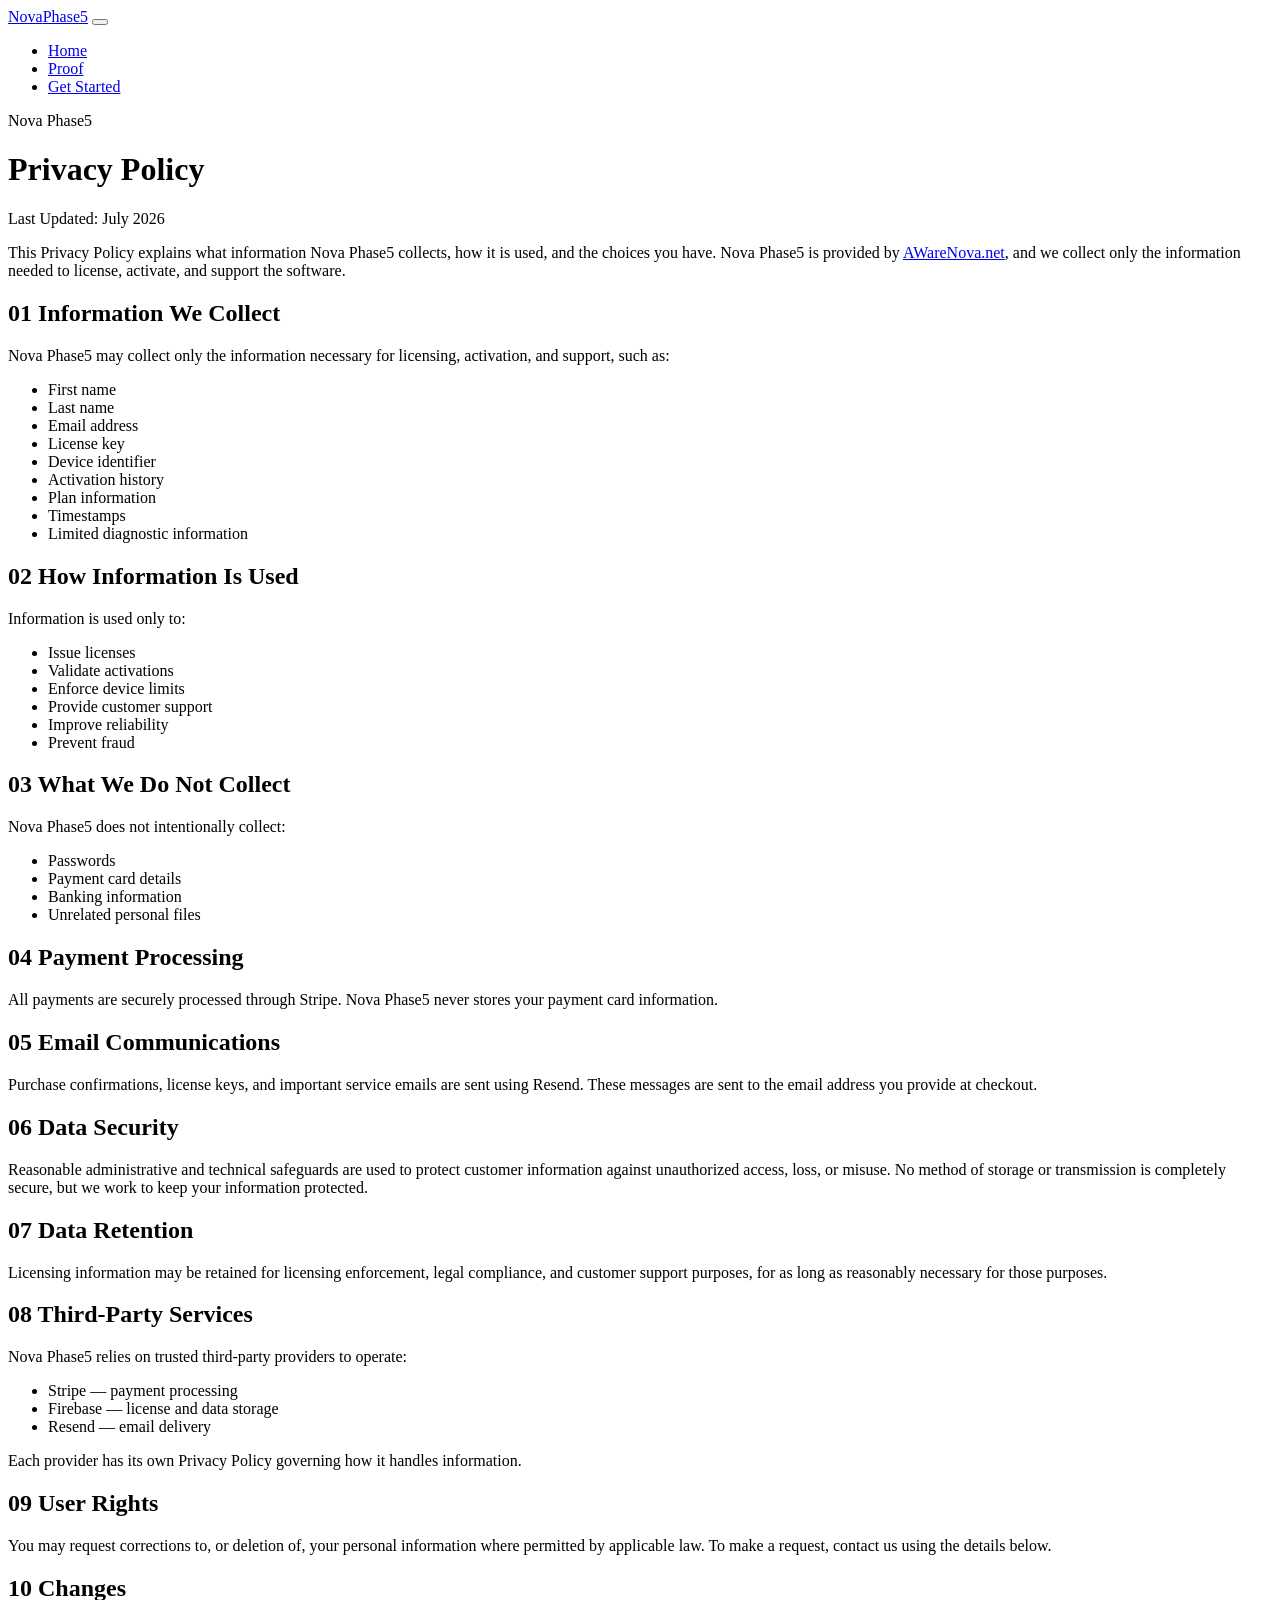
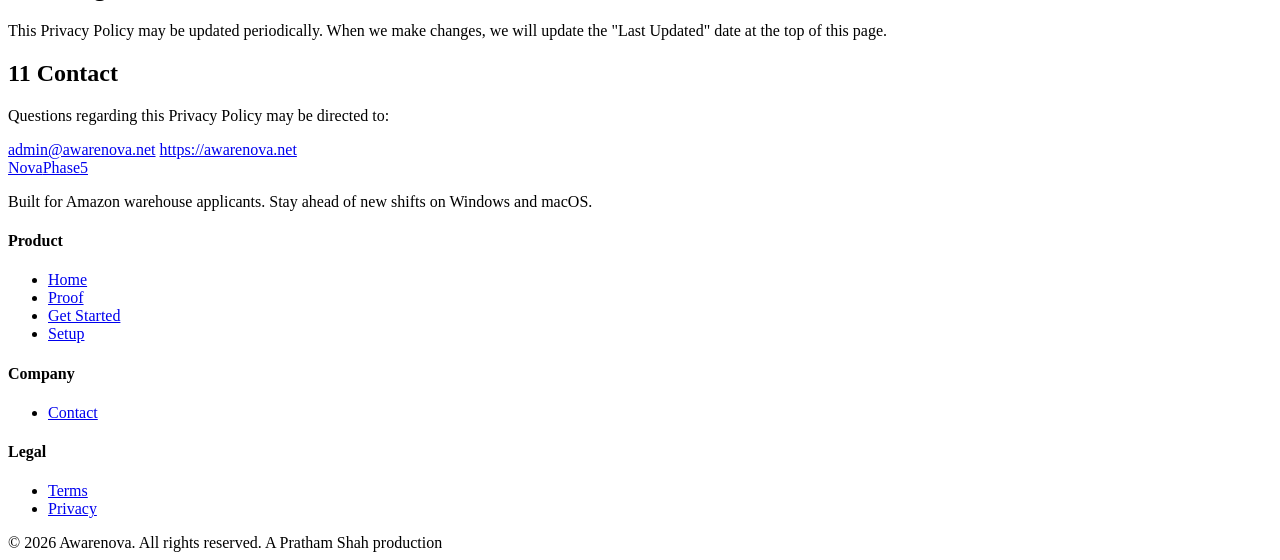
==== pages/privacy.html @ e7d16bbc "Update links and email in privacy policy" ====
<!DOCTYPE html>
<html lang="en">
<head>
  <meta charset="UTF-8" />
  <meta name="viewport" content="width=device-width, initial-scale=1.0, viewport-fit=cover" />
  <title>Privacy Policy — Nova Phase5</title>
  <meta name="description" content="Nova Phase5 Privacy Policy. What licensing information we collect, how it is used, what we never collect, payment processing via Stripe, email via Resend, data security, retention, and your rights." />
  <meta name="theme-color" content="#050505" />

  <!-- Favicon / touch icon -->
  <link rel="icon" type="image/png" href="../assets/icon.png" />
  <link rel="apple-touch-icon" href="../assets/icon.png" />

  <link rel="preconnect" href="https://fonts.googleapis.com" />
  <link rel="preconnect" href="https://fonts.gstatic.com" crossorigin />
  <link href="https://fonts.googleapis.com/css2?family=Inter:wght@400;500;600&family=JetBrains+Mono:wght@400;500&family=Space+Grotesk:wght@500;700&display=swap" rel="stylesheet" />

  <link rel="stylesheet" href="../css/global.css" />
  <link rel="stylesheet" href="../css/legal.css" />
</head>
<body>

  <!-- ============ NAVIGATION ============ -->
  <nav class="site-nav">
    <div class="container">
      <a href="../index.html" class="nav-logo"><img src="../assets/icon.png" alt="" aria-hidden="true" />Nova<span class="mark">Phase5</span></a>
      <button class="nav-toggle" aria-label="Open menu" aria-expanded="false" aria-controls="nav-links">
        <span></span><span></span><span></span>
      </button>
      <ul class="nav-links" id="nav-links">
        <li><a href="../index.html">Home</a></li>
        <li><a href="proof.html">Proof</a></li>
        <li><a href="pricing.html" class="nav-cta">Get Started</a></li>
      </ul>
    </div>
  </nav>

  <main>

    <!-- ============ PRIVACY HERO ============ -->
    <header class="legal-hero">
      <div class="container">
        <span class="eyebrow">Nova Phase5</span>
        <h1>Privacy Policy</h1>
        <p class="dateline">Last Updated: July 2026</p>
      </div>
    </header>

    <section class="legal-body">
      <div class="container">

        <!-- Intro -->
        <div class="legal-intro reveal">
          <p>This Privacy Policy explains what information Nova Phase5 collects, how it is used, and the choices you have. Nova Phase5 is provided by <a href="https://awarenova.net">AWareNova.net</a>, and we collect only the information needed to license, activate, and support the software.</p>
        </div>

        <div class="legal-layout">



          <!-- Sections -->
          <div class="legal-content">
            <div class="legal-cards">

              <div class="legal-section reveal" id="collect">
                <h2><span class="num">01</span> Information We Collect</h2>
                <p>Nova Phase5 may collect only the information necessary for licensing, activation, and support, such as:</p>
                <ul class="legal-list">
                  <li>First name</li>
                  <li>Last name</li>
                  <li>Email address</li>
                  <li>License key</li>
                  <li>Device identifier</li>
                  <li>Activation history</li>
                  <li>Plan information</li>
                  <li>Timestamps</li>
                  <li>Limited diagnostic information</li>
                </ul>
              </div>

              <div class="legal-section reveal" id="use">
                <h2><span class="num">02</span> How Information Is Used</h2>
                <p>Information is used only to:</p>
                <ul class="legal-list">
                  <li>Issue licenses</li>
                  <li>Validate activations</li>
                  <li>Enforce device limits</li>
                  <li>Provide customer support</li>
                  <li>Improve reliability</li>
                  <li>Prevent fraud</li>
                </ul>
              </div>

              <div class="legal-section reveal" id="not-collect">
                <h2><span class="num">03</span> What We Do Not Collect</h2>
                <p>Nova Phase5 does not intentionally collect:</p>
                <ul class="legal-list">
                  <li>Passwords</li>
                  <li>Payment card details</li>
                  <li>Banking information</li>
                  <li>Unrelated personal files</li>
                </ul>
              </div>

              <div class="legal-section reveal" id="payments">
                <h2><span class="num">04</span> Payment Processing</h2>
                <p>All payments are securely processed through Stripe. Nova Phase5 never stores your payment card information.</p>
              </div>

              <div class="legal-section reveal" id="email">
                <h2><span class="num">05</span> Email Communications</h2>
                <p>Purchase confirmations, license keys, and important service emails are sent using Resend. These messages are sent to the email address you provide at checkout.</p>
              </div>

              <div class="legal-section reveal" id="security">
                <h2><span class="num">06</span> Data Security</h2>
                <p>Reasonable administrative and technical safeguards are used to protect customer information against unauthorized access, loss, or misuse. No method of storage or transmission is completely secure, but we work to keep your information protected.</p>
              </div>

              <div class="legal-section reveal" id="retention">
                <h2><span class="num">07</span> Data Retention</h2>
                <p>Licensing information may be retained for licensing enforcement, legal compliance, and customer support purposes, for as long as reasonably necessary for those purposes.</p>
              </div>

              <div class="legal-section reveal" id="third-party">
                <h2><span class="num">08</span> Third-Party Services</h2>
                <p>Nova Phase5 relies on trusted third-party providers to operate:</p>
                <ul class="legal-list">
                  <li>Stripe — payment processing</li>
                  <li>Firebase — license and data storage</li>
                  <li>Resend — email delivery</li>
                </ul>
                <p>Each provider has its own Privacy Policy governing how it handles information.</p>
              </div>

              <div class="legal-section reveal" id="rights">
                <h2><span class="num">09</span> User Rights</h2>
                <p>You may request corrections to, or deletion of, your personal information where permitted by applicable law. To make a request, contact us using the details below.</p>
              </div>

              <div class="legal-section reveal" id="changes">
                <h2><span class="num">10</span> Changes</h2>
                <p>This Privacy Policy may be updated periodically. When we make changes, we will update the "Last Updated" date at the top of this page.</p>
              </div>

              <div class="legal-section reveal" id="contact">
                <h2><span class="num">11</span> Contact</h2>
                <p>Questions regarding this Privacy Policy may be directed to:</p>
                <div class="legal-contact">
                  <a href="mailto:admin@awarenova.net">admin@awarenova.net</a>
                  <a href="https://awarenova.net">https://awarenova.net</a>
                </div>
              </div>

            </div>
          </div>

        </div>
      </div>
    </section>

  </main>

  <!-- ============ FOOTER ============ -->
  <footer class="site-footer">
    <div class="container">
      <div class="footer-top">
        <div class="footer-brand">
          <a href="../index.html" class="nav-logo">Nova<span class="mark">Phase5</span></a>
          <p>Built for Amazon warehouse applicants. Stay ahead of new shifts on Windows and macOS.</p>
        </div>
        <div class="footer-cols">
          <div class="footer-col">
            <h4>Product</h4>
            <ul>
              <li><a href="../index.html">Home</a></li>
              <li><a href="proof.html">Proof</a></li>
              <li><a href="pricing.html">Get Started</a></li>
              <li><a href="setup.html">Setup</a></li>
            </ul>
          </div>
          <div class="footer-col">
            <h4>Company</h4>
            <ul>
              <li><a href="contact.html">Contact</a></li>
            </ul>
          </div>
          <div class="footer-col">
            <h4>Legal</h4>
            <ul>
              <li><a href="terms.html">Terms</a></li>
              <li><a href="privacy.html">Privacy</a></li>
            </ul>
          </div>
        </div>
      </div>
      <div class="footer-bottom">
        <span>&copy; <span data-year>2026</span> Awarenova. All rights reserved.</span>
        <span>A Pratham Shah production</span>
      </div>
    </div>
  </footer>

  <script src="../js/main.js"></script>
  <script src="../js/navigation.js"></script>
  <script src="../js/animations.js"></script>
  <script src="../js/legal.js"></script>
</body>
</html>
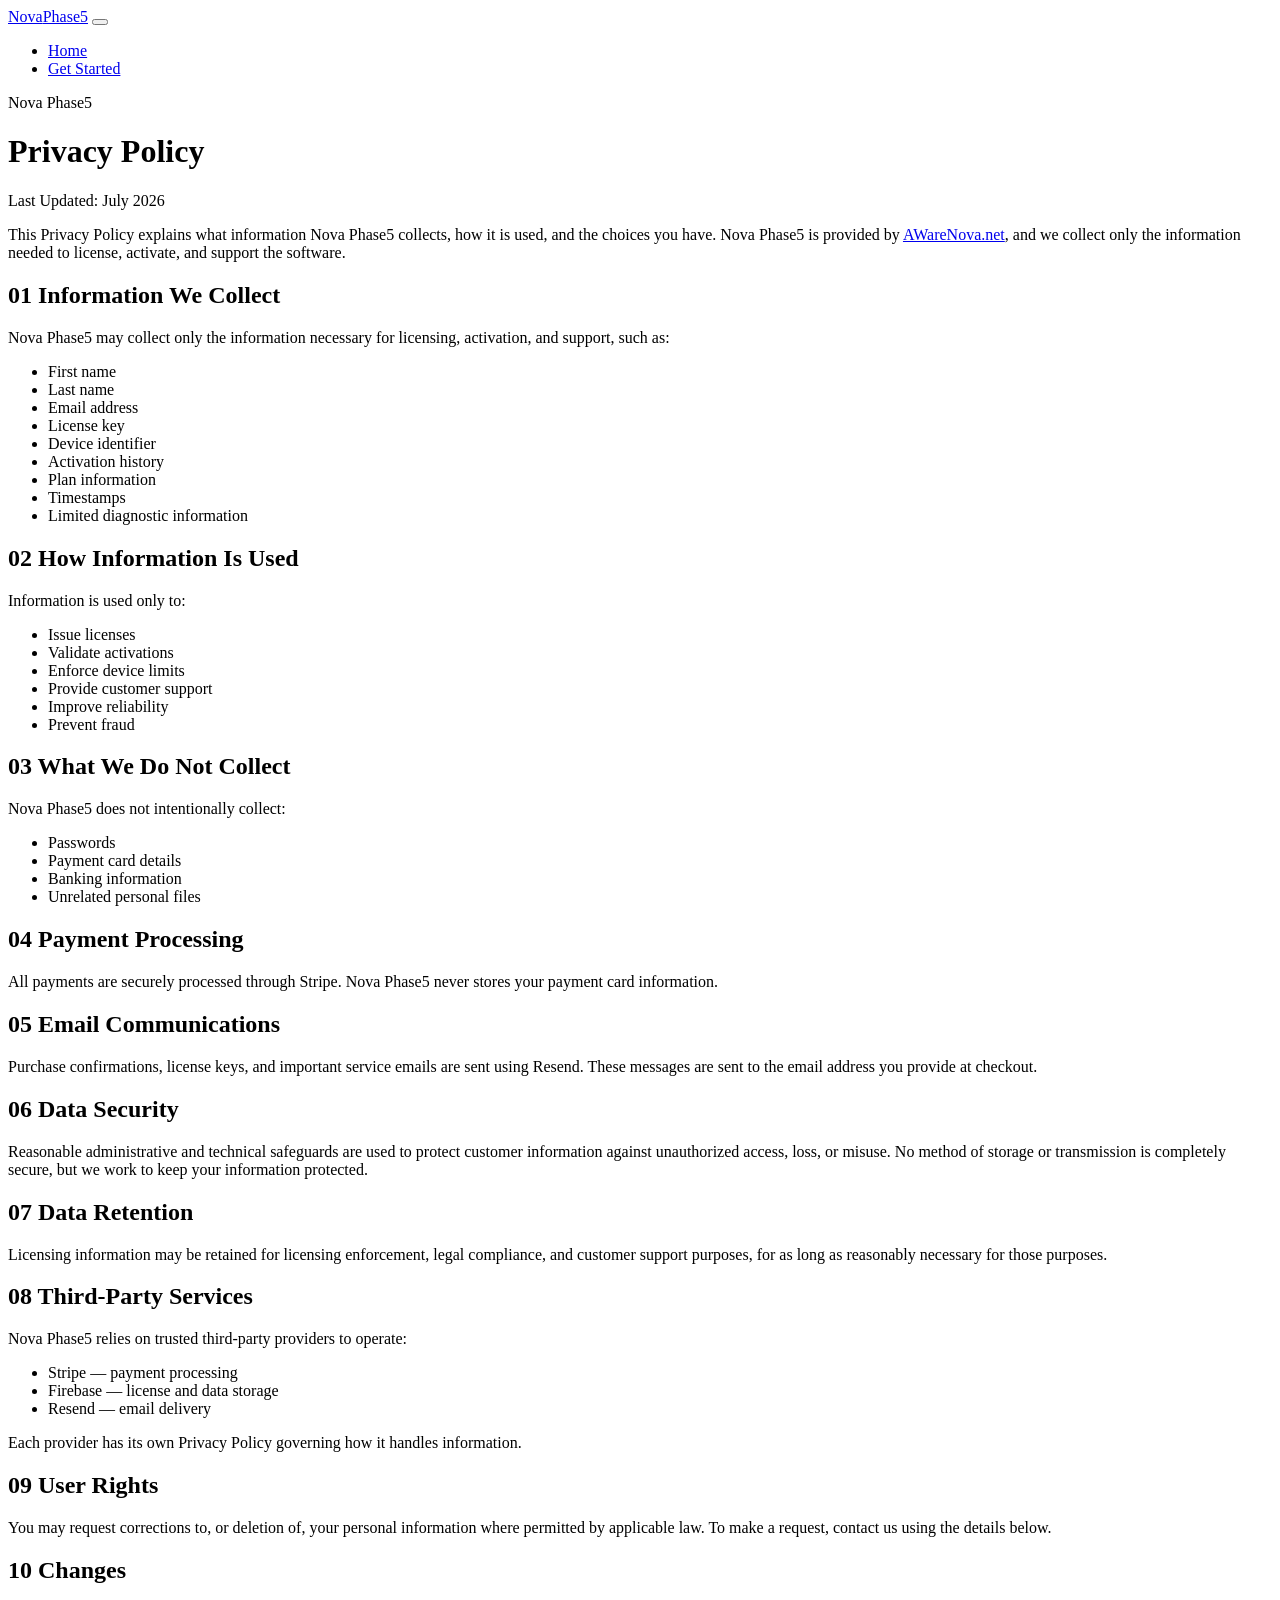
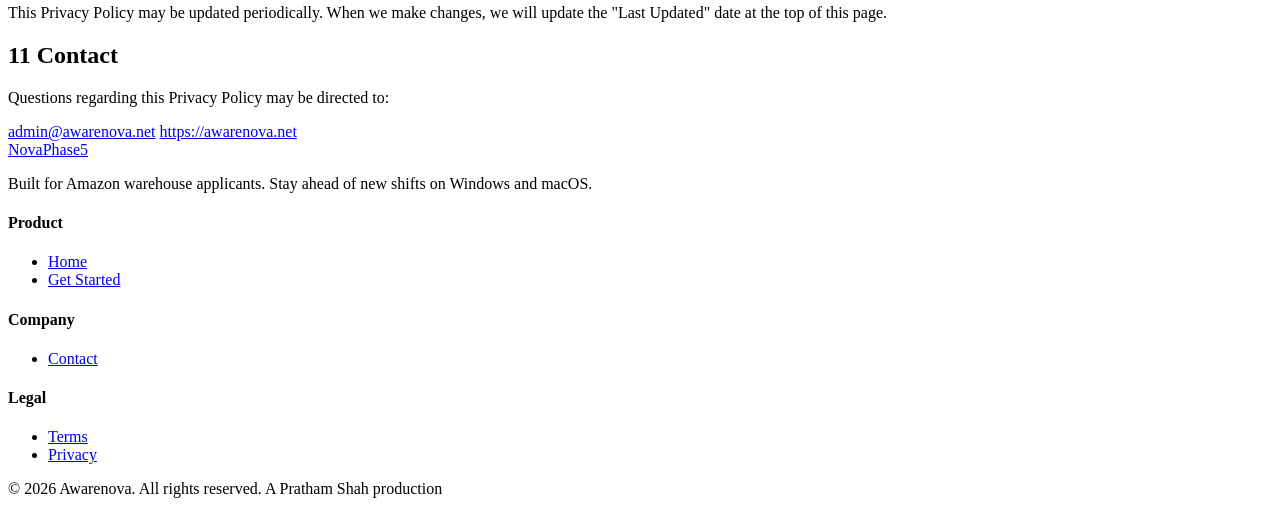
==== commit 35d3bd30: "Add files via upload" ====
--- a/pages/privacy.html
+++ b/pages/privacy.html
@@ -29,7 +29,6 @@
       </button>
       <ul class="nav-links" id="nav-links">
         <li><a href="../index.html">Home</a></li>
-        <li><a href="proof.html">Proof</a></li>
         <li><a href="pricing.html" class="nav-cta">Get Started</a></li>
       </ul>
     </div>
@@ -174,9 +173,7 @@
             <h4>Product</h4>
             <ul>
               <li><a href="../index.html">Home</a></li>
-              <li><a href="proof.html">Proof</a></li>
-              <li><a href="pricing.html">Get Started</a></li>
-              <li><a href="setup.html">Setup</a></li>
+                    <li><a href="pricing.html">Get Started</a></li>
             </ul>
           </div>
           <div class="footer-col">
